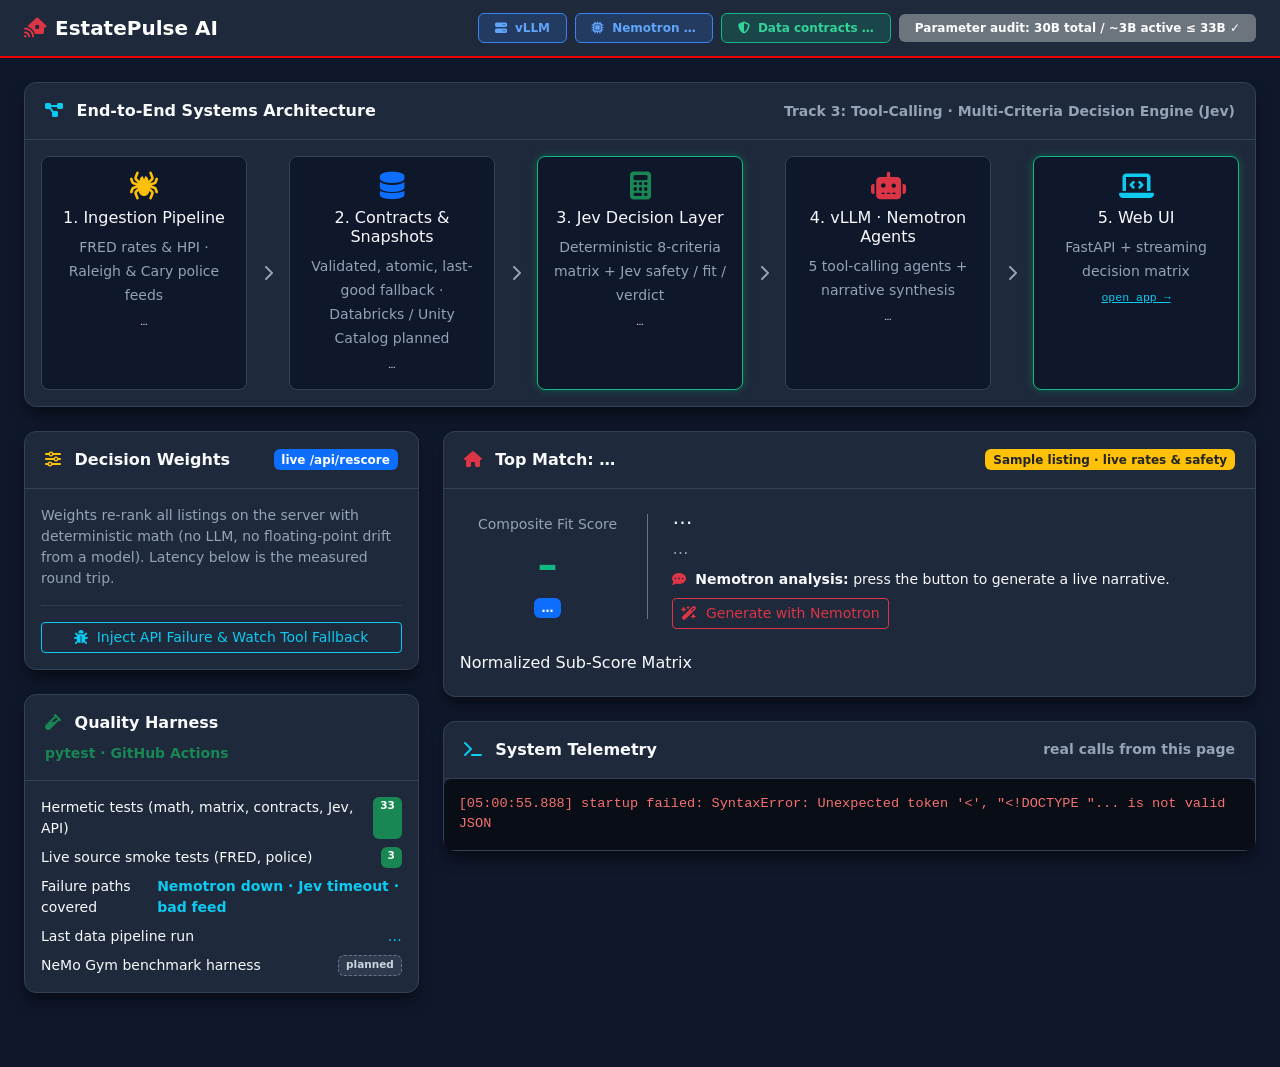
==== app/static/architecture.html @ 612d57ad "README scoring spec + live architecture & judging dashboard - README: Real Estate Investment & Scori" ====
<!DOCTYPE html>
<html lang="en">
<head>
<meta charset="UTF-8">
<meta name="viewport" content="width=device-width, initial-scale=1.0">
<title>EstatePulse AI — Architecture &amp; Judging Dashboard</title>
<link href="https://cdn.jsdelivr.net/npm/bootstrap@5.3.0/dist/css/bootstrap.min.css" rel="stylesheet">
<link rel="stylesheet" href="https://cdnjs.cloudflare.com/ajax/libs/font-awesome/6.4.0/css/all.min.css">
<style>
:root{--bg-dark:#0f172a;--card-bg:#1e293b;--accent-red:#ee0000;--accent-green:#10b981;--accent-blue:#3b82f6;--text-main:#f8fafc;--text-muted:#94a3b8;--border-color:#334155}
body{background:var(--bg-dark);color:var(--text-main);font-family:'Segoe UI',system-ui,-apple-system,sans-serif;padding-bottom:50px}
.text-muted{color:var(--text-muted)!important}
.navbar-custom{background:var(--card-bg);border-bottom:2px solid var(--accent-red)}
.badge-system{background:rgba(59,130,246,.2);color:#60a5fa;border:1px solid #3b82f6}
.badge-success-custom{background:rgba(16,185,129,.2);color:#34d399;border:1px solid #10b981}
.badge-planned{background:rgba(148,163,184,.15);color:#cbd5e1;border:1px dashed #64748b}
.card-custom{background:var(--card-bg);border:1px solid var(--border-color);border-radius:12px;box-shadow:0 10px 15px -3px rgba(0,0,0,.5);margin-bottom:24px;color:var(--text-main)}
.card-header-custom{border-bottom:1px solid var(--border-color);padding:16px 20px;font-weight:600;display:flex;align-items:center;justify-content:space-between;gap:8px;flex-wrap:wrap}
.architecture-node{background:#0f172a;border:1px solid var(--border-color);border-radius:8px;padding:15px;text-align:center;height:100%}
.architecture-node.active{border-color:var(--accent-green);box-shadow:0 0 10px rgba(16,185,129,.3)}
.architecture-node.planned{border-style:dashed;opacity:.8}
.node-status{font-size:.72rem;margin-top:6px;font-family:'Courier New',monospace}
.telemetry-panel{background:#090d16;border-radius:8px;font-family:'Courier New',Courier,monospace;padding:15px;font-size:.85rem;color:#38bdf8;max-height:280px;overflow-y:auto}
.telemetry-panel .warn{color:#fbbf24}.telemetry-panel .ok{color:#34d399}.telemetry-panel .err{color:#f87171}
.metric-score{font-size:2.5rem;font-weight:700;color:var(--accent-green)}
.slider-label{display:flex;justify-content:space-between;font-size:.9rem;margin-bottom:5px}
.form-range::-webkit-slider-thumb{background:var(--accent-blue)}
.sub{padding:8px;border:1px solid var(--border-color);border-radius:6px}
.sub small{display:block;color:var(--text-muted)}
@media (max-width:767px){.arrow{display:none!important}}
</style>
</head>
<body>
<nav class="navbar navbar-dark navbar-custom px-3 px-md-4 mb-4">
  <a class="navbar-brand fw-bold text-white" href="./"><i class="fa-solid fa-house-signal me-2 text-danger"></i>EstatePulse AI</a>
  <div class="ms-auto d-flex flex-wrap align-items-center gap-2">
    <span class="badge badge-system px-3 py-2"><i class="fa-solid fa-server me-1"></i> vLLM</span>
    <span class="badge badge-system px-3 py-2" id="model-badge"><i class="fa-solid fa-microchip me-1"></i> Nemotron …</span>
    <span class="badge badge-success-custom px-3 py-2" id="data-badge"><i class="fa-solid fa-shield-halved me-1"></i> Data contracts …</span>
    <span class="badge bg-secondary px-3 py-2">Parameter audit: 30B total / ~3B active &le; 33B &check;</span>
  </div>
</nav>

<div class="container-fluid px-3 px-md-4">
  <div class="card card-custom">
    <div class="card-header-custom">
      <span><i class="fa-solid fa-diagram-project me-2 text-info"></i> End-to-End Systems Architecture</span>
      <small class="text-muted">Track 3: Tool-Calling · Multi-Criteria Decision Engine (Jev)</small>
    </div>
    <div class="card-body">
      <div class="row g-3 text-center">
        <div class="col-md"><div class="architecture-node" id="n1"><i class="fa-solid fa-spider fs-3 text-warning mb-2"></i><h6>1. Ingestion Pipeline</h6><small class="text-muted">FRED rates &amp; HPI · Raleigh &amp; Cary police feeds</small><div class="node-status" id="n1s">…</div></div></div>
        <div class="col-auto d-flex align-items-center arrow"><i class="fa-solid fa-chevron-right text-muted"></i></div>
        <div class="col-md"><div class="architecture-node" id="n2"><i class="fa-solid fa-database fs-3 text-primary mb-2"></i><h6>2. Contracts &amp; Snapshots</h6><small class="text-muted">Validated, atomic, last-good fallback · Databricks / Unity Catalog planned</small><div class="node-status" id="n2s">…</div></div></div>
        <div class="col-auto d-flex align-items-center arrow"><i class="fa-solid fa-chevron-right text-muted"></i></div>
        <div class="col-md"><div class="architecture-node active" id="n3"><i class="fa-solid fa-calculator fs-3 text-success mb-2"></i><h6>3. Jev Decision Layer</h6><small class="text-muted">Deterministic 8-criteria matrix + Jev safety / fit / verdict</small><div class="node-status" id="n3s">…</div></div></div>
        <div class="col-auto d-flex align-items-center arrow"><i class="fa-solid fa-chevron-right text-muted"></i></div>
        <div class="col-md"><div class="architecture-node" id="n4"><i class="fa-solid fa-robot fs-3 text-danger mb-2"></i><h6>4. vLLM · Nemotron Agents</h6><small class="text-muted">5 tool-calling agents + narrative synthesis</small><div class="node-status" id="n4s">…</div></div></div>
        <div class="col-auto d-flex align-items-center arrow"><i class="fa-solid fa-chevron-right text-muted"></i></div>
        <div class="col-md"><div class="architecture-node active" id="n5"><i class="fa-solid fa-laptop-code fs-3 text-info mb-2"></i><h6>5. Web UI</h6><small class="text-muted">FastAPI + streaming decision matrix</small><div class="node-status"><a href="./" class="link-info">open app →</a></div></div></div>
      </div>
    </div>
  </div>

  <div class="row">
    <div class="col-lg-4">
      <div class="card card-custom">
        <div class="card-header-custom"><span><i class="fa-solid fa-sliders me-2 text-warning"></i> Decision Weights</span><span class="badge bg-primary">live /api/rescore</span></div>
        <div class="card-body">
          <p class="small text-muted mb-3">Weights re-rank all listings on the server with deterministic math (no LLM, no floating-point drift from a model). Latency below is the measured round trip.</p>
          <div id="sliders"></div>
          <hr class="border-secondary my-3">
          <button class="btn btn-outline-info w-100 btn-sm" id="fallback-btn"><i class="fa-solid fa-bug me-1"></i> Inject API Failure &amp; Watch Tool Fallback</button>
        </div>
      </div>

      <div class="card card-custom">
        <div class="card-header-custom"><span><i class="fa-solid fa-vial me-2 text-success"></i> Quality Harness</span><small class="text-success">pytest · GitHub Actions</small></div>
        <div class="card-body small">
          <div class="d-flex justify-content-between mb-2"><span>Hermetic tests (math, matrix, contracts, Jev, API)</span><span class="badge bg-success">33</span></div>
          <div class="d-flex justify-content-between mb-2"><span>Live source smoke tests (FRED, police)</span><span class="badge bg-success">3</span></div>
          <div class="d-flex justify-content-between mb-2"><span>Failure paths covered</span><span class="text-info fw-bold">Nemotron down · Jev timeout · bad feed</span></div>
          <div class="d-flex justify-content-between mb-2"><span>Last data pipeline run</span><span id="pipe-run" class="text-info">…</span></div>
          <div class="d-flex justify-content-between"><span>NeMo Gym benchmark harness</span><span class="badge badge-planned">planned</span></div>
        </div>
      </div>
    </div>

    <div class="col-lg-8">
      <div class="card card-custom">
        <div class="card-header-custom"><span><i class="fa-solid fa-house me-2 text-danger"></i> Top Match: <span id="addr">…</span></span><span class="badge bg-warning text-dark">Sample listing · live rates &amp; safety</span></div>
        <div class="card-body">
          <div class="row align-items-center mb-4">
            <div class="col-md-3 text-center border-end border-secondary">
              <small class="text-muted d-block">Composite Fit Score</small>
              <div class="metric-score" id="composite-score">–</div>
              <span class="badge bg-primary" id="calc-ms">…</span>
            </div>
            <div class="col-md-9 ps-md-4">
              <h5 id="addr2">…</h5>
              <p class="text-muted mb-2" id="facts">…</p>
              <p class="small mb-2" id="ai-narrative"><strong><i class="fa-solid fa-comment-dots text-danger me-1"></i> Nemotron analysis:</strong> <span id="narr" class="text-light">press the button to generate a live narrative.</span></p>
              <button class="btn btn-sm btn-outline-danger" id="narrate-btn"><i class="fa-solid fa-wand-magic-sparkles me-1"></i> Generate with Nemotron</button>
            </div>
          </div>
          <h6>Normalized Sub-Score Matrix</h6>
          <div class="row g-2 text-center mt-1" id="subs"></div>
        </div>
      </div>

      <div class="card card-custom">
        <div class="card-header-custom"><span><i class="fa-solid fa-terminal me-2 text-info"></i> System Telemetry</span><small class="text-muted">real calls from this page</small></div>
        <div class="card-body p-0"><div class="telemetry-panel" id="telemetry-log"></div></div>
      </div>
    </div>
  </div>
</div>

<script>
var LABEL = {affordability: "Affordability", safety: "Safety", schools: "Schools", commute: "Commute", space: "Space", features: "Must-haves", value: "Value", fit: "Lifestyle fit"};
var weights = {affordability: 4, safety: 5, schools: 3, commute: 3, space: 3, features: 3, value: 3, fit: 3};
var ids = [], best = null, timer = null;
function $(id) { return document.getElementById(id); }
function money(n) { return "$" + Math.round(n).toLocaleString(); }
function esc(s) { return String(s).replace(/[&<>]/g, function (c) { return {"&": "&amp;", "<": "&lt;", ">": "&gt;"}[c]; }); }
function log(msg, cls) {
  var el = $("telemetry-log"), t = new Date().toISOString().split("T")[1].slice(0, 12);
  el.insertAdjacentHTML("beforeend", "<div class='" + (cls || "") + "'>[" + t + "] " + esc(msg) + "</div>");
  el.scrollTop = el.scrollHeight;
}
function color(v) { return v >= 80 ? "text-success" : v >= 60 ? "text-info" : v >= 40 ? "text-warning" : "text-danger"; }

function sliders() {
  var html = "";
  Object.keys(LABEL).forEach(function (c) {
    html += "<div class='mb-3'><div class='slider-label'><span>" + LABEL[c] + "</span><strong id='val-" + c + "'>" + weights[c] + "</strong></div>" +
            "<input type='range' class='form-range' min='0' max='5' step='1' value='" + weights[c] + "' data-c='" + c + "'></div>";
  });
  $("sliders").innerHTML = html;
  document.querySelectorAll("#sliders input").forEach(function (i) {
    i.addEventListener("input", function () {
      weights[i.dataset.c] = +i.value; $("val-" + i.dataset.c).textContent = i.value;
      clearTimeout(timer); timer = setTimeout(rescore, 120);
    });
  });
}

function rescore() {
  var t0 = performance.now();
  return fetch("api/rescore", {method: "POST", headers: {"Content-Type": "application/json"},
    body: JSON.stringify({ids: ids, profile: {max_price: 550000, annual_income: 165000, min_beds: 3}, weights: weights})})
    .then(function (r) { return r.json(); })
    .then(function (rows) {
      var ms = Math.round(performance.now() - t0);
      best = rows[0];
      var L = best.listing, F = best.finance, N = best.neighborhood;
      $("addr").textContent = L.address + ", " + L.city;
      $("addr2").textContent = L.address + ", " + L.neighborhood + ", " + L.city + " NC";
      $("facts").textContent = money(L.price) + " | " + L.beds + " Beds | " + L.baths + " Baths | " + L.property_type +
        " | ≈ " + money(F.monthly_total) + "/mo at " + F.rate_pct + "% (" + (F.rate_source || "") + ") | safety: " + N.safety_source;
      $("composite-score").textContent = best.total.toFixed(1);
      $("calc-ms").textContent = rows.length + " homes ranked in " + ms + " ms";
      var subs = "";
      Object.keys(LABEL).forEach(function (c) {
        subs += "<div class='col-6 col-md-3 col-xl'><div class='sub'><small>" + LABEL[c] + "</small><strong class='" + color(best.scores[c]) + "'>" + best.scores[c] + "/100</strong></div></div>";
      });
      $("subs").innerHTML = subs;
      $("narr").textContent = "press the button to generate a live narrative.";
      log("[DECISION MATRIX] weights " + JSON.stringify(weights) + " → #1 " + L.address + " fit " + best.total + " (" + rows.length + " homes, " + ms + " ms round trip)");
    })
    .catch(function (e) { log("[DECISION MATRIX] rescore failed: " + e, "err"); });
}

$("fallback-btn").addEventListener("click", function () {
  log("[FAILURE INJECTION] police API forced offline + Jev transport forced to time out…", "warn");
  fetch("api/fallback-demo").then(function (r) { return r.json(); }).then(function (d) {
    d.log.forEach(function (e) { log("[" + (e.level === "warn" ? "WARNING" : "AGENT FALLBACK") + "] " + e.msg, e.level); });
    log("[RESULT] recovered in " + d.total_ms + " ms, no crash", "ok");
  }).catch(function (e) { log("fallback demo failed: " + e, "err"); });
});

$("narrate-btn").addEventListener("click", function () {
  if (!best) return;
  $("narr").textContent = "generating…";
  log("[vLLM] POST /v1/chat/completions for listing " + best.listing.id + "…");
  fetch("api/narrate", {method: "POST", headers: {"Content-Type": "application/json"},
    body: JSON.stringify({id: best.listing.id, weights: weights, profile: {max_price: 550000, annual_income: 165000, min_beds: 3}})})
    .then(function (r) { return r.json(); }).then(function (d) {
      if (d.error) { $("narr").textContent = "Nemotron unavailable (" + d.error + ")"; log("[vLLM] error after " + d.ms + " ms: " + d.error, "err"); return; }
      $("narr").textContent = d.text;
      var tps = d.tokens && d.ms ? Math.round(d.tokens / (d.ms / 1000)) : null;
      log("[vLLM] " + d.model + " narrative in " + d.ms + " ms" + (d.tokens ? " (" + d.tokens + " tokens" + (tps ? ", ~" + tps + " tok/s" : "") + ")" : ""), "ok");
    });
});

Promise.all([
  fetch("api/meta").then(function (r) { return r.json(); }),
  fetch("api/data-status").then(function (r) { return r.json(); }),
  fetch("api/health").then(function (r) { return r.json(); })
]).then(function (res) {
  var meta = res[0], ds = res[1], h = res[2];
  for (var i = 1001; i < 1001 + meta.listings; i++) ids.push(i);
  $("model-badge").innerHTML = "<i class='fa-solid fa-microchip me-1'></i> " + (h.ok ? "Nemotron 3.5 Lightning (" + h.model + ")" : "Nemotron offline");
  var src = ds.sources || {}, fred = src.fred || {}, pol = src.police || {};
  var okAll = fred.status === "ok" && (pol.status === "ok" || pol.status === "partial");
  $("data-badge").innerHTML = "<i class='fa-solid fa-shield-halved me-1'></i> Data contracts " + (okAll ? "passing" : "degraded");
  $("n1s").textContent = "FRED " + (fred.status || "?") + " · police " + (pol.status || "?") + (pol.raleigh_records ? " · " + pol.raleigh_records + " incidents" : "");
  $("n1").classList.toggle("active", okAll);
  $("n2s").textContent = "30-yr " + ds.mortgage_30y + "% (" + (ds.mortgage_source.as_of || "default") + ") · " + ds.live_safety_neighborhoods + " live safety areas";
  $("n2").classList.toggle("active", !!ds.run_at);
  $("n3s").textContent = ds.jev_enabled ? "Jev live" : "Jev key not set → rule engine";
  $("n4s").textContent = h.ok ? "online · " + h.base_url : "offline → agent fallbacks";
  $("n4").classList.toggle("active", !!h.ok);
  $("pipe-run").textContent = ds.run_at ? ds.run_at.replace("T", " ").slice(0, 16) + " UTC" : "never";
  log("[INGESTION] last run " + (ds.run_at || "n/a") + ": FRED " + (fred.status || "?") + " (30-yr " + ds.mortgage_30y + "%), police " + (pol.status || "?") + " (" + (pol.raleigh_records || 0) + " Raleigh incidents)");
  log("[MODEL] " + (h.ok ? h.model + " reachable at " + h.base_url : "Nemotron unreachable — agents use deterministic fallbacks"), h.ok ? "ok" : "warn");
  sliders();
  return rescore();
}).catch(function (e) { log("startup failed: " + e, "err"); });
</script>
</body>
</html>
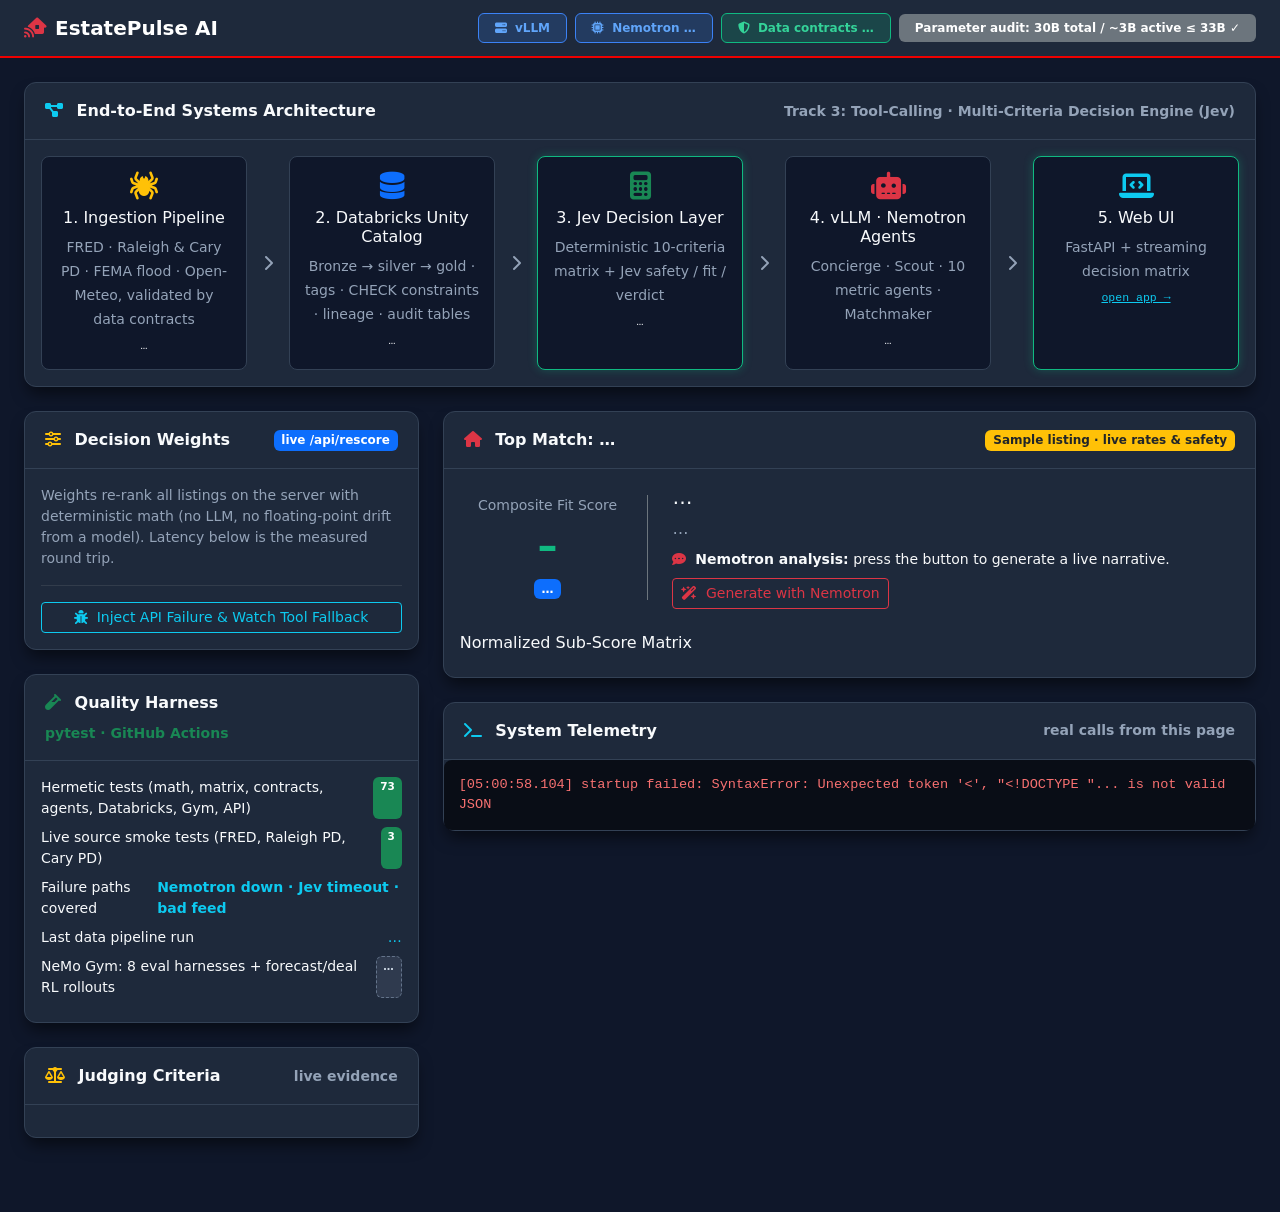
==== commit 5bf6f987: "10 metric agents, Databricks Unity Catalog governance, NeMo Gym eval + RL - 10 Nemotron tool-calling" ====
--- a/app/static/architecture.html
+++ b/app/static/architecture.html
@@ -49,13 +49,13 @@
     </div>
     <div class="card-body">
       <div class="row g-3 text-center">
-        <div class="col-md"><div class="architecture-node" id="n1"><i class="fa-solid fa-spider fs-3 text-warning mb-2"></i><h6>1. Ingestion Pipeline</h6><small class="text-muted">FRED rates &amp; HPI · Raleigh &amp; Cary police feeds</small><div class="node-status" id="n1s">…</div></div></div>
-        <div class="col-auto d-flex align-items-center arrow"><i class="fa-solid fa-chevron-right text-muted"></i></div>
-        <div class="col-md"><div class="architecture-node" id="n2"><i class="fa-solid fa-database fs-3 text-primary mb-2"></i><h6>2. Contracts &amp; Snapshots</h6><small class="text-muted">Validated, atomic, last-good fallback · Databricks / Unity Catalog planned</small><div class="node-status" id="n2s">…</div></div></div>
-        <div class="col-auto d-flex align-items-center arrow"><i class="fa-solid fa-chevron-right text-muted"></i></div>
-        <div class="col-md"><div class="architecture-node active" id="n3"><i class="fa-solid fa-calculator fs-3 text-success mb-2"></i><h6>3. Jev Decision Layer</h6><small class="text-muted">Deterministic 8-criteria matrix + Jev safety / fit / verdict</small><div class="node-status" id="n3s">…</div></div></div>
-        <div class="col-auto d-flex align-items-center arrow"><i class="fa-solid fa-chevron-right text-muted"></i></div>
-        <div class="col-md"><div class="architecture-node" id="n4"><i class="fa-solid fa-robot fs-3 text-danger mb-2"></i><h6>4. vLLM · Nemotron Agents</h6><small class="text-muted">5 tool-calling agents + narrative synthesis</small><div class="node-status" id="n4s">…</div></div></div>
+        <div class="col-md"><div class="architecture-node" id="n1"><i class="fa-solid fa-spider fs-3 text-warning mb-2"></i><h6>1. Ingestion Pipeline</h6><small class="text-muted">FRED · Raleigh &amp; Cary PD · FEMA flood · Open-Meteo, validated by data contracts</small><div class="node-status" id="n1s">…</div></div></div>
+        <div class="col-auto d-flex align-items-center arrow"><i class="fa-solid fa-chevron-right text-muted"></i></div>
+        <div class="col-md"><div class="architecture-node" id="n2"><i class="fa-solid fa-database fs-3 text-primary mb-2"></i><h6>2. Databricks Unity Catalog</h6><small class="text-muted">Bronze → silver → gold · tags · CHECK constraints · lineage · audit tables</small><div class="node-status" id="n2s">…</div></div></div>
+        <div class="col-auto d-flex align-items-center arrow"><i class="fa-solid fa-chevron-right text-muted"></i></div>
+        <div class="col-md"><div class="architecture-node active" id="n3"><i class="fa-solid fa-calculator fs-3 text-success mb-2"></i><h6>3. Jev Decision Layer</h6><small class="text-muted">Deterministic 10-criteria matrix + Jev safety / fit / verdict</small><div class="node-status" id="n3s">…</div></div></div>
+        <div class="col-auto d-flex align-items-center arrow"><i class="fa-solid fa-chevron-right text-muted"></i></div>
+        <div class="col-md"><div class="architecture-node" id="n4"><i class="fa-solid fa-robot fs-3 text-danger mb-2"></i><h6>4. vLLM · Nemotron Agents</h6><small class="text-muted">Concierge · Scout · 10 metric agents · Matchmaker</small><div class="node-status" id="n4s">…</div></div></div>
         <div class="col-auto d-flex align-items-center arrow"><i class="fa-solid fa-chevron-right text-muted"></i></div>
         <div class="col-md"><div class="architecture-node active" id="n5"><i class="fa-solid fa-laptop-code fs-3 text-info mb-2"></i><h6>5. Web UI</h6><small class="text-muted">FastAPI + streaming decision matrix</small><div class="node-status"><a href="./" class="link-info">open app →</a></div></div></div>
       </div>
@@ -77,12 +77,17 @@
       <div class="card card-custom">
         <div class="card-header-custom"><span><i class="fa-solid fa-vial me-2 text-success"></i> Quality Harness</span><small class="text-success">pytest · GitHub Actions</small></div>
         <div class="card-body small">
-          <div class="d-flex justify-content-between mb-2"><span>Hermetic tests (math, matrix, contracts, Jev, API)</span><span class="badge bg-success">33</span></div>
-          <div class="d-flex justify-content-between mb-2"><span>Live source smoke tests (FRED, police)</span><span class="badge bg-success">3</span></div>
+          <div class="d-flex justify-content-between mb-2"><span>Hermetic tests (math, matrix, contracts, agents, Databricks, Gym, API)</span><span class="badge bg-success">73</span></div>
+          <div class="d-flex justify-content-between mb-2"><span>Live source smoke tests (FRED, Raleigh PD, Cary PD)</span><span class="badge bg-success">3</span></div>
           <div class="d-flex justify-content-between mb-2"><span>Failure paths covered</span><span class="text-info fw-bold">Nemotron down · Jev timeout · bad feed</span></div>
           <div class="d-flex justify-content-between mb-2"><span>Last data pipeline run</span><span id="pipe-run" class="text-info">…</span></div>
-          <div class="d-flex justify-content-between"><span>NeMo Gym benchmark harness</span><span class="badge badge-planned">planned</span></div>
+          <div class="d-flex justify-content-between mb-1"><span>NeMo Gym: 8 eval harnesses + forecast/deal RL rollouts</span><span id="gym-status" class="badge badge-planned">…</span></div>
+          <div id="gym-agents" class="mt-2"></div>
         </div>
+      </div>
+      <div class="card card-custom">
+        <div class="card-header-custom"><span><i class="fa-solid fa-scale-balanced me-2 text-warning"></i> Judging Criteria</span><small class="text-muted">live evidence</small></div>
+        <div class="card-body small" id="criteria"></div>
       </div>
     </div>
 
@@ -117,8 +122,7 @@
 </div>
 
 <script>
-var LABEL = {affordability: "Affordability", safety: "Safety", schools: "Schools", commute: "Commute", space: "Space", features: "Must-haves", value: "Value", fit: "Lifestyle fit"};
-var weights = {affordability: 4, safety: 5, schools: 3, commute: 3, space: 3, features: 3, value: 3, fit: 3};
+var LABEL = {}, weights = {};
 var ids = [], best = null, timer = null;
 function $(id) { return document.getElementById(id); }
 function money(n) { return "$" + Math.round(n).toLocaleString(); }
@@ -196,18 +200,38 @@
 Promise.all([
   fetch("api/meta").then(function (r) { return r.json(); }),
   fetch("api/data-status").then(function (r) { return r.json(); }),
-  fetch("api/health").then(function (r) { return r.json(); })
+  fetch("api/health").then(function (r) { return r.json(); }),
+  fetch("api/agents").then(function (r) { return r.json(); }),
+  fetch("api/gym").then(function (r) { return r.json(); })
 ]).then(function (res) {
-  var meta = res[0], ds = res[1], h = res[2];
+  var meta = res[0], ds = res[1], h = res[2], ag = res[3], gym = res[4];
+  ag.agents.forEach(function (a) { LABEL[a.key] = a.label; weights[a.key] = a.default_weight; });
+  var srcs = ds.sources || {};
+  var okAll = (srcs.fred || {}).status === "ok" && ["ok", "partial"].indexOf((srcs.police || {}).status) >= 0;
+  var gymAgents = (gym && gym.agents) || {}, gymKeys = Object.keys(gymAgents);
+  $("gym-status").textContent = gymKeys.length ? gymKeys.length + " agents scored" : "not run yet";
+  $("gym-status").className = "badge " + (gymKeys.length ? "bg-success" : "badge-planned");
+  $("gym-agents").innerHTML = gymKeys.map(function (k) { var g = gymAgents[k];
+    return "<div class='d-flex justify-content-between'><span class='text-muted'>" + (LABEL[k] || k) + " (" + g.mode + ", n=" + g.n + ")</span><span>reward " + g.mean_reward.toFixed(2) + " · pass " + Math.round(g.pass_rate * 100) + "%</span></div>"; }).join("");
+  var dbx = ds.databricks_configured ? (ds.databricks_last_sync ? "synced " + ds.databricks_last_sync : "configured, not synced yet") : "set DATABRICKS_* to enable";
+  var crit = [
+    ["Tool calling (Track 3)", ag.problems.length === 0, "10 metric agents + concierge + scout; registry check " + (ag.problems.length ? "FAILED" : "passes")],
+    ["Nemotron on vLLM", !!h.ok, h.ok ? h.model + " served by vLLM, FP8 on L40S" : "Nemotron offline"],
+    ["Data governance", okAll, "data contracts " + (okAll ? "passing" : "degraded") + " · Unity Catalog: " + dbx + " · AI decisions audited"],
+    ["Design & UX", true, "decision-matrix heatmap, live agent telemetry, light/dark, mobile layout, explainable sub-scores"],
+    ["Reliability & testing", true, "73 hermetic tests + live smoke tests in GitHub Actions; failure injection below"],
+    ["Evaluation (NeMo Gym)", gymKeys.length > 0, gymKeys.length ? gymKeys.length + " agents benchmarked" : "run scripts/gym_eval.sh"],
+  ];
+  $("criteria").innerHTML = crit.map(function (c) {
+    return "<div class='d-flex gap-2 mb-2'><i class='fa-solid " + (c[1] ? "fa-circle-check text-success" : "fa-circle-half-stroke text-warning") + " mt-1'></i><div><strong>" + c[0] + "</strong><div class='text-muted'>" + esc(c[2]) + "</div></div></div>"; }).join("");
   for (var i = 1001; i < 1001 + meta.listings; i++) ids.push(i);
   $("model-badge").innerHTML = "<i class='fa-solid fa-microchip me-1'></i> " + (h.ok ? "Nemotron 3.5 Lightning (" + h.model + ")" : "Nemotron offline");
   var src = ds.sources || {}, fred = src.fred || {}, pol = src.police || {};
-  var okAll = fred.status === "ok" && (pol.status === "ok" || pol.status === "partial");
   $("data-badge").innerHTML = "<i class='fa-solid fa-shield-halved me-1'></i> Data contracts " + (okAll ? "passing" : "degraded");
   $("n1s").textContent = "FRED " + (fred.status || "?") + " · police " + (pol.status || "?") + (pol.raleigh_records ? " · " + pol.raleigh_records + " incidents" : "");
   $("n1").classList.toggle("active", okAll);
-  $("n2s").textContent = "30-yr " + ds.mortgage_30y + "% (" + (ds.mortgage_source.as_of || "default") + ") · " + ds.live_safety_neighborhoods + " live safety areas";
-  $("n2").classList.toggle("active", !!ds.run_at);
+  $("n2s").textContent = (ds.databricks_configured ? "catalog " + ds.databricks_catalog + " · " : "") + dbx;
+  $("n2").classList.toggle("active", !!ds.databricks_last_sync);
   $("n3s").textContent = ds.jev_enabled ? "Jev live" : "Jev key not set → rule engine";
   $("n4s").textContent = h.ok ? "online · " + h.base_url : "offline → agent fallbacks";
   $("n4").classList.toggle("active", !!h.ok);
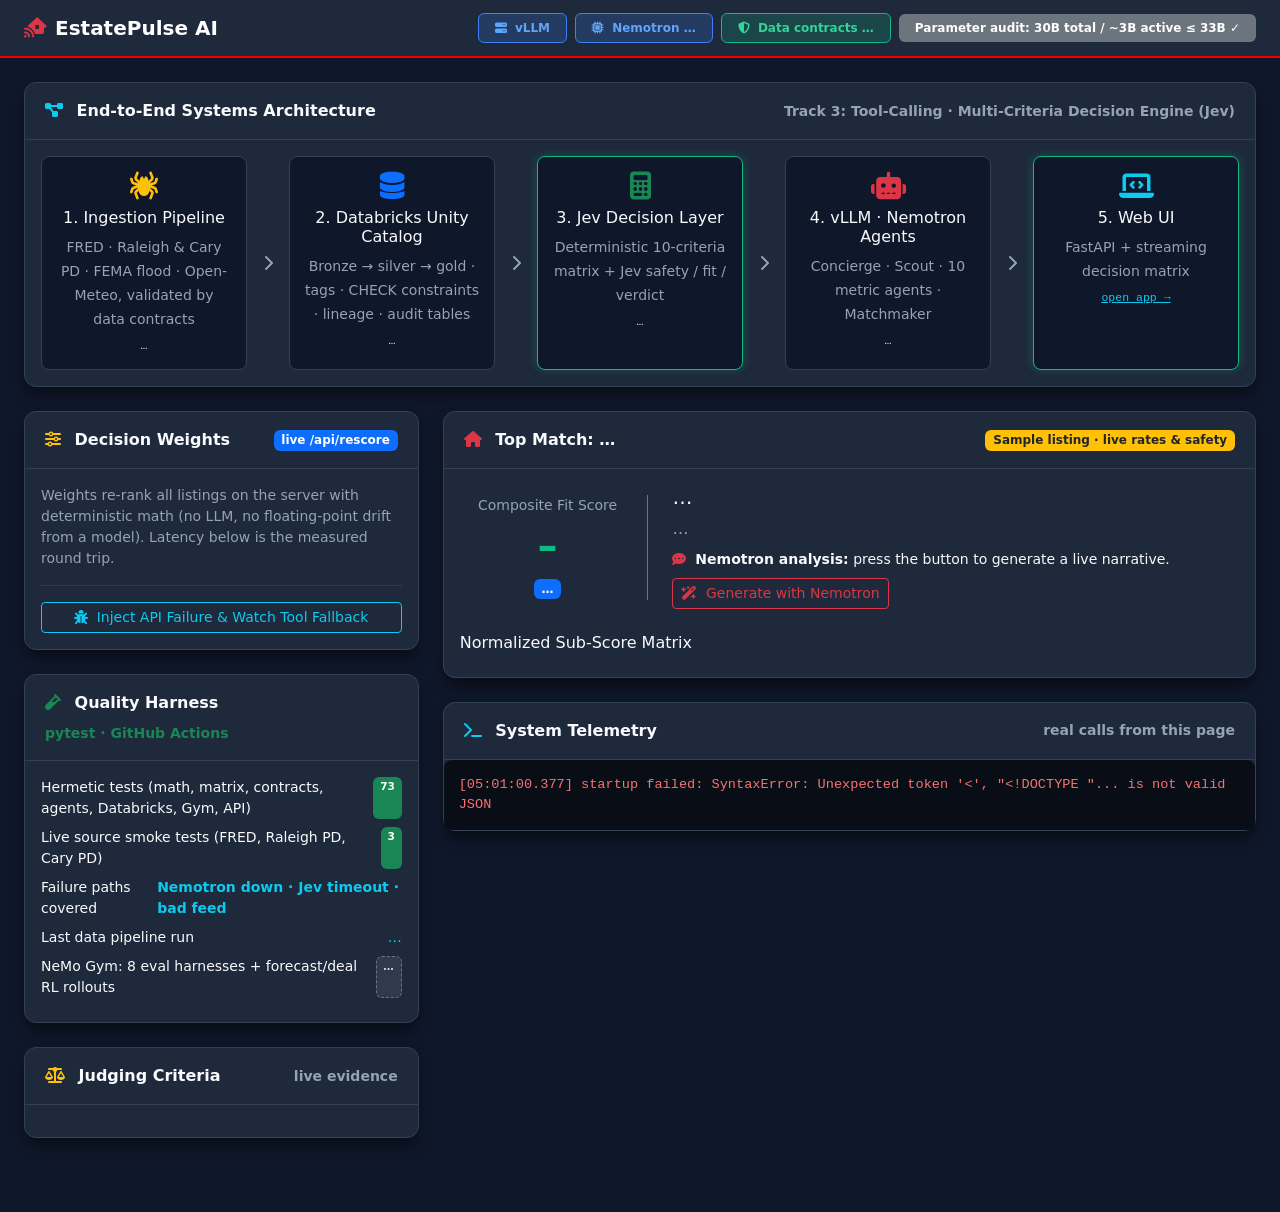
==== commit fffabfbd: "Databricks medallion ELT, free value calculator, multi-page UI, image 1.3.0 - databricks.yml + datab" ====
--- a/app/static/architecture.html
+++ b/app/static/architecture.html
@@ -31,6 +31,8 @@
 </style>
 </head>
 <body>
+<style>.topnav{display:flex;align-items:center;gap:6px;flex-wrap:wrap;padding:10px 20px;background:#0b1220;border-bottom:1px solid #334155}.topnav .brand{font-weight:700;color:#f8fafc;text-decoration:none;margin-right:12px}.topnav a.tab{padding:5px 12px;border-radius:99px;color:#94a3b8;text-decoration:none;font-size:13.5px}.topnav a.tab:hover{color:#f8fafc;background:#1e293b}.topnav a.tab.on{background:#10b981;color:#062016;font-weight:600}</style>
+<script src="static/nav.js"></script>
 <nav class="navbar navbar-dark navbar-custom px-3 px-md-4 mb-4">
   <a class="navbar-brand fw-bold text-white" href="./"><i class="fa-solid fa-house-signal me-2 text-danger"></i>EstatePulse AI</a>
   <div class="ms-auto d-flex flex-wrap align-items-center gap-2">
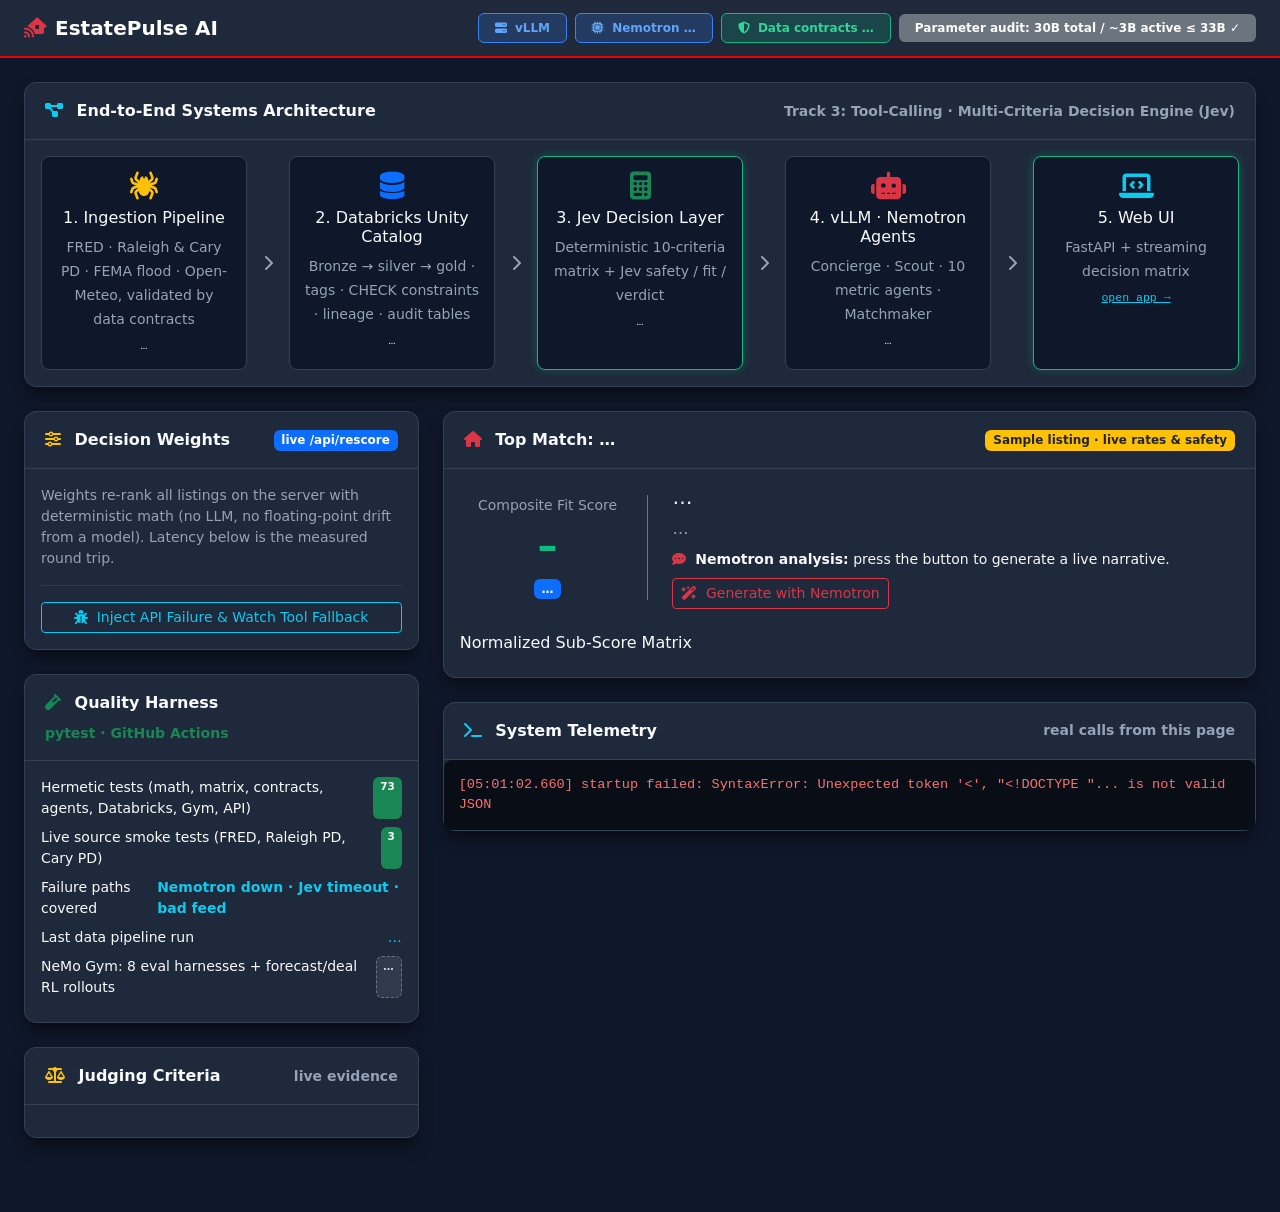
==== commit 6f0fde9e: "Jev decision layer served by vLLM (Nemotron), /v1/systemone endpoint, image 1.4.0 Jev's pattern runs" ====
--- a/app/static/architecture.html
+++ b/app/static/architecture.html
@@ -234,7 +234,7 @@
   $("n1").classList.toggle("active", okAll);
   $("n2s").textContent = (ds.databricks_configured ? "catalog " + ds.databricks_catalog + " · " : "") + dbx;
   $("n2").classList.toggle("active", !!ds.databricks_last_sync);
-  $("n3s").textContent = ds.jev_enabled ? "Jev live" : "Jev key not set → rule engine";
+  $("n3s").textContent = ds.jev_backend === "vllm" ? "Jev on vLLM (Nemotron logprobs)" : ds.jev_backend === "typesafe" ? "Jev via TypeSafe" : "Jev off → rule engine";
   $("n4s").textContent = h.ok ? "online · " + h.base_url : "offline → agent fallbacks";
   $("n4").classList.toggle("active", !!h.ok);
   $("pipe-run").textContent = ds.run_at ? ds.run_at.replace("T", " ").slice(0, 16) + " UTC" : "never";
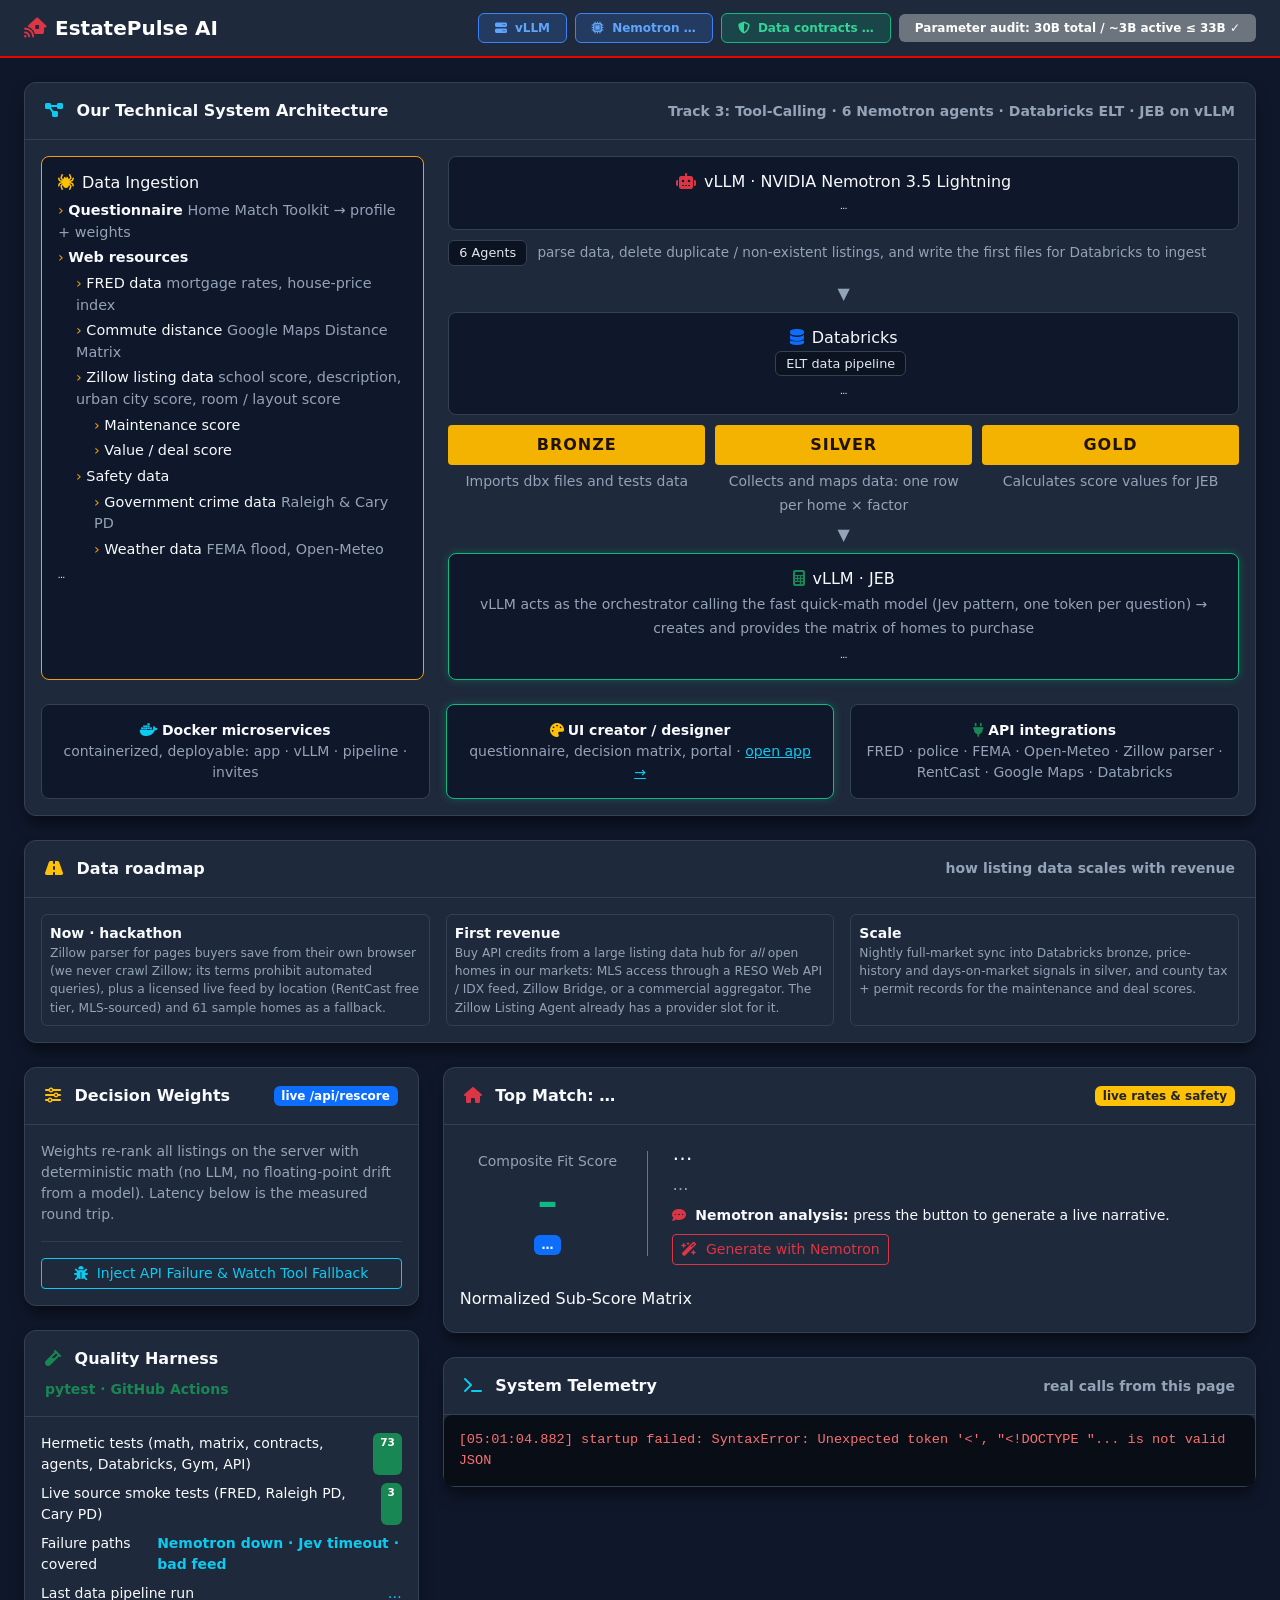
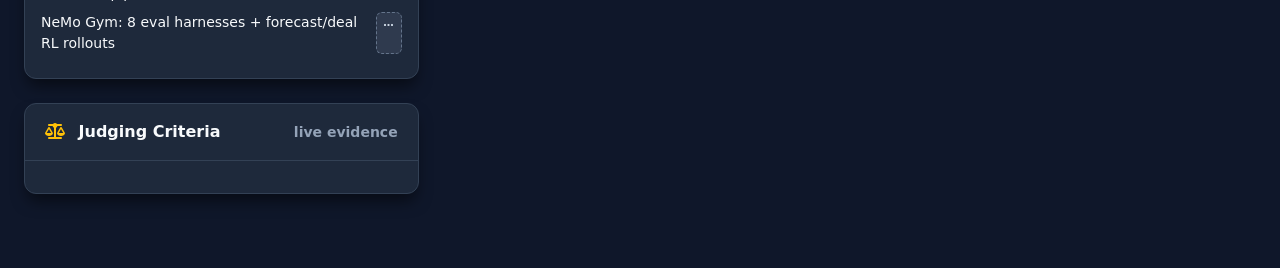
==== commit b7932b10: "Architecture v3: 6 Nemotron agents, Zillow parser + data quality, Home Match Toolkit questionnaire, " ====
--- a/app/static/architecture.html
+++ b/app/static/architecture.html
@@ -28,6 +28,22 @@
 .sub{padding:8px;border:1px solid var(--border-color);border-radius:6px}
 .sub small{display:block;color:var(--text-muted)}
 @media (max-width:767px){.arrow{display:none!important}}
+.ingest{background:#0f172a;border:1px solid #f59e0b;border-radius:8px;padding:16px}
+.tree{list-style:none;padding-left:0;margin:0;font-size:.9rem}.tree ul{list-style:none;padding-left:18px;margin:2px 0}.tree li{margin:4px 0}
+.tree li::before{content:"› ";color:#f59e0b}
+.flow{display:grid;gap:10px}
+.tagline{font-size:.85rem;color:var(--text-muted)}
+.pill{display:inline-block;padding:2px 10px;border:1px solid var(--border-color);border-radius:6px;background:#0b1220;color:#e2e8f0;font-size:.8rem;margin-right:6px}
+.agents6{display:grid;grid-template-columns:repeat(3,1fr);gap:8px}
+@media (max-width:767px){.agents6{grid-template-columns:1fr}}
+.agents6 .a{border:1px solid var(--border-color);border-radius:8px;padding:8px;font-size:.8rem;background:#0b1220}
+.agents6 .a b{display:block;color:#f8fafc}.agents6 .a span{color:var(--text-muted)}
+.down{text-align:center;color:var(--text-muted);line-height:1}
+.medal{display:grid;grid-template-columns:repeat(3,1fr);gap:10px;text-align:center}
+@media (max-width:575px){.medal{grid-template-columns:1fr}}
+.medal .tier{background:#f5b301;color:#1f1300;font-weight:700;letter-spacing:.06em;padding:8px;border-radius:4px;margin-bottom:4px}
+.medal small{color:var(--text-muted)}
+
 </style>
 </head>
 <body>
@@ -46,20 +62,65 @@
 <div class="container-fluid px-3 px-md-4">
   <div class="card card-custom">
     <div class="card-header-custom">
-      <span><i class="fa-solid fa-diagram-project me-2 text-info"></i> End-to-End Systems Architecture</span>
-      <small class="text-muted">Track 3: Tool-Calling · Multi-Criteria Decision Engine (Jev)</small>
+      <span><i class="fa-solid fa-diagram-project me-2 text-info"></i> Our Technical System Architecture</span>
+      <small class="text-muted">Track 3: Tool-Calling · 6 Nemotron agents · Databricks ELT · JEB on vLLM</small>
     </div>
     <div class="card-body">
-      <div class="row g-3 text-center">
-        <div class="col-md"><div class="architecture-node" id="n1"><i class="fa-solid fa-spider fs-3 text-warning mb-2"></i><h6>1. Ingestion Pipeline</h6><small class="text-muted">FRED · Raleigh &amp; Cary PD · FEMA flood · Open-Meteo, validated by data contracts</small><div class="node-status" id="n1s">…</div></div></div>
-        <div class="col-auto d-flex align-items-center arrow"><i class="fa-solid fa-chevron-right text-muted"></i></div>
-        <div class="col-md"><div class="architecture-node" id="n2"><i class="fa-solid fa-database fs-3 text-primary mb-2"></i><h6>2. Databricks Unity Catalog</h6><small class="text-muted">Bronze → silver → gold · tags · CHECK constraints · lineage · audit tables</small><div class="node-status" id="n2s">…</div></div></div>
-        <div class="col-auto d-flex align-items-center arrow"><i class="fa-solid fa-chevron-right text-muted"></i></div>
-        <div class="col-md"><div class="architecture-node active" id="n3"><i class="fa-solid fa-calculator fs-3 text-success mb-2"></i><h6>3. Jev Decision Layer</h6><small class="text-muted">Deterministic 10-criteria matrix + Jev safety / fit / verdict</small><div class="node-status" id="n3s">…</div></div></div>
-        <div class="col-auto d-flex align-items-center arrow"><i class="fa-solid fa-chevron-right text-muted"></i></div>
-        <div class="col-md"><div class="architecture-node" id="n4"><i class="fa-solid fa-robot fs-3 text-danger mb-2"></i><h6>4. vLLM · Nemotron Agents</h6><small class="text-muted">Concierge · Scout · 10 metric agents · Matchmaker</small><div class="node-status" id="n4s">…</div></div></div>
-        <div class="col-auto d-flex align-items-center arrow"><i class="fa-solid fa-chevron-right text-muted"></i></div>
-        <div class="col-md"><div class="architecture-node active" id="n5"><i class="fa-solid fa-laptop-code fs-3 text-info mb-2"></i><h6>5. Web UI</h6><small class="text-muted">FastAPI + streaming decision matrix</small><div class="node-status"><a href="./" class="link-info">open app →</a></div></div></div>
+      <div class="row g-4">
+        <div class="col-lg-4">
+          <div class="ingest h-100" id="n1">
+            <h6 class="mb-2"><i class="fa-solid fa-spider me-2 text-warning"></i>Data Ingestion</h6>
+            <ul class="tree">
+              <li><b>Questionnaire</b> <span class="text-muted">Home Match Toolkit → profile + weights</span></li>
+              <li><b>Web resources</b>
+                <ul>
+                  <li>FRED data <span class="text-muted">mortgage rates, house-price index</span></li>
+                  <li>Commute distance <span class="text-muted">Google Maps Distance Matrix</span></li>
+                  <li>Zillow listing data <span class="text-muted">school score, description, urban city score, room / layout score</span>
+                    <ul><li>Maintenance score</li><li>Value / deal score</li></ul></li>
+                  <li>Safety data
+                    <ul><li>Government crime data <span class="text-muted">Raleigh &amp; Cary PD</span></li><li>Weather data <span class="text-muted">FEMA flood, Open-Meteo</span></li></ul></li>
+                </ul></li>
+            </ul>
+            <div class="node-status" id="n1s">…</div>
+          </div>
+        </div>
+        <div class="col-lg-8">
+          <div class="flow">
+            <div class="architecture-node" id="n4"><h6 class="mb-1"><i class="fa-solid fa-robot me-2 text-danger"></i>vLLM · NVIDIA Nemotron 3.5 Lightning</h6>
+              <div class="node-status" id="n4s">…</div></div>
+            <div class="tagline"><span class="pill">6 Agents</span> parse data, delete duplicate / non-existent listings, and write the first files for Databricks to ingest</div>
+            <div class="agents6" id="agents6"></div>
+            <div class="down">▼</div>
+            <div class="architecture-node" id="n2"><h6 class="mb-1"><i class="fa-solid fa-database me-2 text-primary"></i>Databricks</h6>
+              <span class="pill">ELT data pipeline</span><div class="node-status" id="n2s">…</div></div>
+            <div class="medal">
+              <div><div class="tier">BRONZE</div><small>Imports dbx files and tests data</small></div>
+              <div><div class="tier">SILVER</div><small>Collects and maps data: one row per home × factor</small></div>
+              <div><div class="tier">GOLD</div><small>Calculates score values for JEB</small></div>
+            </div>
+            <div class="down">▼</div>
+            <div class="architecture-node active" id="n3"><h6 class="mb-1"><i class="fa-solid fa-calculator me-2 text-success"></i>vLLM · JEB</h6>
+              <small class="text-muted">vLLM acts as the orchestrator calling the fast quick-math model (Jev pattern, one token per question) → creates and provides the matrix of homes to purchase</small>
+              <div class="node-status" id="n3s">…</div></div>
+          </div>
+        </div>
+      </div>
+      <div class="row g-3 mt-2 text-center small">
+        <div class="col-md"><div class="architecture-node"><i class="fa-brands fa-docker text-info me-1"></i><b>Docker microservices</b><div class="text-muted">containerized, deployable: app · vLLM · pipeline · invites</div></div></div>
+        <div class="col-md"><div class="architecture-node active" id="n5"><i class="fa-solid fa-palette text-warning me-1"></i><b>UI creator / designer</b><div class="text-muted">questionnaire, decision matrix, portal · <a href="./" class="link-info">open app →</a></div></div></div>
+        <div class="col-md"><div class="architecture-node"><i class="fa-solid fa-plug text-success me-1"></i><b>API integrations</b><div class="text-muted" id="apis">FRED · police · FEMA · Open-Meteo · Zillow parser · RentCast · Google Maps · Databricks</div></div></div>
+      </div>
+    </div>
+  </div>
+
+  <div class="card card-custom">
+    <div class="card-header-custom"><span><i class="fa-solid fa-road me-2 text-warning"></i> Data roadmap</span><small class="text-muted">how listing data scales with revenue</small></div>
+    <div class="card-body small">
+      <div class="row g-3">
+        <div class="col-md"><div class="sub h-100"><b>Now · hackathon</b><small>Zillow parser for pages buyers save from their own browser (we never crawl Zillow; its terms prohibit automated queries), plus a licensed live feed by location (RentCast free tier, MLS-sourced) and 61 sample homes as a fallback.</small></div></div>
+        <div class="col-md"><div class="sub h-100"><b>First revenue</b><small>Buy API credits from a large listing data hub for <i>all</i> open homes in our markets: MLS access through a RESO Web API / IDX feed, Zillow Bridge, or a commercial aggregator. The Zillow Listing Agent already has a provider slot for it.</small></div></div>
+        <div class="col-md"><div class="sub h-100"><b>Scale</b><small>Nightly full-market sync into Databricks bronze, price-history and days-on-market signals in silver, and county tax + permit records for the maintenance and deal scores.</small></div></div>
       </div>
     </div>
   </div>
@@ -95,7 +156,7 @@
 
     <div class="col-lg-8">
       <div class="card card-custom">
-        <div class="card-header-custom"><span><i class="fa-solid fa-house me-2 text-danger"></i> Top Match: <span id="addr">…</span></span><span class="badge bg-warning text-dark">Sample listing · live rates &amp; safety</span></div>
+        <div class="card-header-custom"><span><i class="fa-solid fa-house me-2 text-danger"></i> Top Match: <span id="addr">…</span></span><span class="badge bg-warning text-dark">live rates &amp; safety</span></div>
         <div class="card-body">
           <div class="row align-items-center mb-4">
             <div class="col-md-3 text-center border-end border-secondary">
@@ -207,7 +268,8 @@
   fetch("api/gym").then(function (r) { return r.json(); })
 ]).then(function (res) {
   var meta = res[0], ds = res[1], h = res[2], ag = res[3], gym = res[4];
-  ag.agents.forEach(function (a) { LABEL[a.key] = a.label; weights[a.key] = a.default_weight; });
+  ag.metrics.forEach(function (m) { LABEL[m.key] = m.label; weights[m.key] = m.default_weight; });
+  $("agents6").innerHTML = ag.agents.map(function (a, i) { return "<div class='a'><b>" + (i + 1) + ". " + esc(a.name) + "</b><span>" + esc(a.labels.length ? a.labels.join(" · ") : "find, parse, de-duplicate listings") + "</span></div>"; }).join("");
   var srcs = ds.sources || {};
   var okAll = (srcs.fred || {}).status === "ok" && ["ok", "partial"].indexOf((srcs.police || {}).status) >= 0;
   var gymAgents = (gym && gym.agents) || {}, gymKeys = Object.keys(gymAgents);
@@ -217,7 +279,7 @@
     return "<div class='d-flex justify-content-between'><span class='text-muted'>" + (LABEL[k] || k) + " (" + g.mode + ", n=" + g.n + ")</span><span>reward " + g.mean_reward.toFixed(2) + " · pass " + Math.round(g.pass_rate * 100) + "%</span></div>"; }).join("");
   var dbx = ds.databricks_configured ? (ds.databricks_last_sync ? "synced " + ds.databricks_last_sync : "configured, not synced yet") : "set DATABRICKS_* to enable";
   var crit = [
-    ["Tool calling (Track 3)", ag.problems.length === 0, "10 metric agents + concierge + scout; registry check " + (ag.problems.length ? "FAILED" : "passes")],
+    ["Tool calling (Track 3)", ag.problems.length === 0, ag.agents.length + " Nemotron agents, each with its own tool; all 10 scores owned exactly once; registry check " + (ag.problems.length ? "FAILED" : "passes")],
     ["Nemotron on vLLM", !!h.ok, h.ok ? h.model + " served by vLLM, FP8 on L40S" : "Nemotron offline"],
     ["Data governance", okAll, "data contracts " + (okAll ? "passing" : "degraded") + " · Unity Catalog: " + dbx + " · AI decisions audited"],
     ["Design & UX", true, "decision-matrix heatmap, live agent telemetry, light/dark, mobile layout, explainable sub-scores"],
@@ -226,7 +288,9 @@
   ];
   $("criteria").innerHTML = crit.map(function (c) {
     return "<div class='d-flex gap-2 mb-2'><i class='fa-solid " + (c[1] ? "fa-circle-check text-success" : "fa-circle-half-stroke text-warning") + " mt-1'></i><div><strong>" + c[0] + "</strong><div class='text-muted'>" + esc(c[2]) + "</div></div></div>"; }).join("");
-  for (var i = 1001; i < 1001 + meta.listings; i++) ids.push(i);
+  ids = meta.listing_ids || [];
+  var ls = ds.listings_by_source || {};
+  $("apis").textContent = "FRED · police · FEMA · Open-Meteo · Zillow parser (" + (ls.zillow_saved_page || 0) + " homes) · RentCast " + (ds.live_listings_feed ? "on" : "off") + " · Google Maps " + (ds.google_maps ? "on" : "off") + " · Databricks";
   $("model-badge").innerHTML = "<i class='fa-solid fa-microchip me-1'></i> " + (h.ok ? "Nemotron 3.5 Lightning (" + h.model + ")" : "Nemotron offline");
   var src = ds.sources || {}, fred = src.fred || {}, pol = src.police || {};
   $("data-badge").innerHTML = "<i class='fa-solid fa-shield-halved me-1'></i> Data contracts " + (okAll ? "passing" : "degraded");
